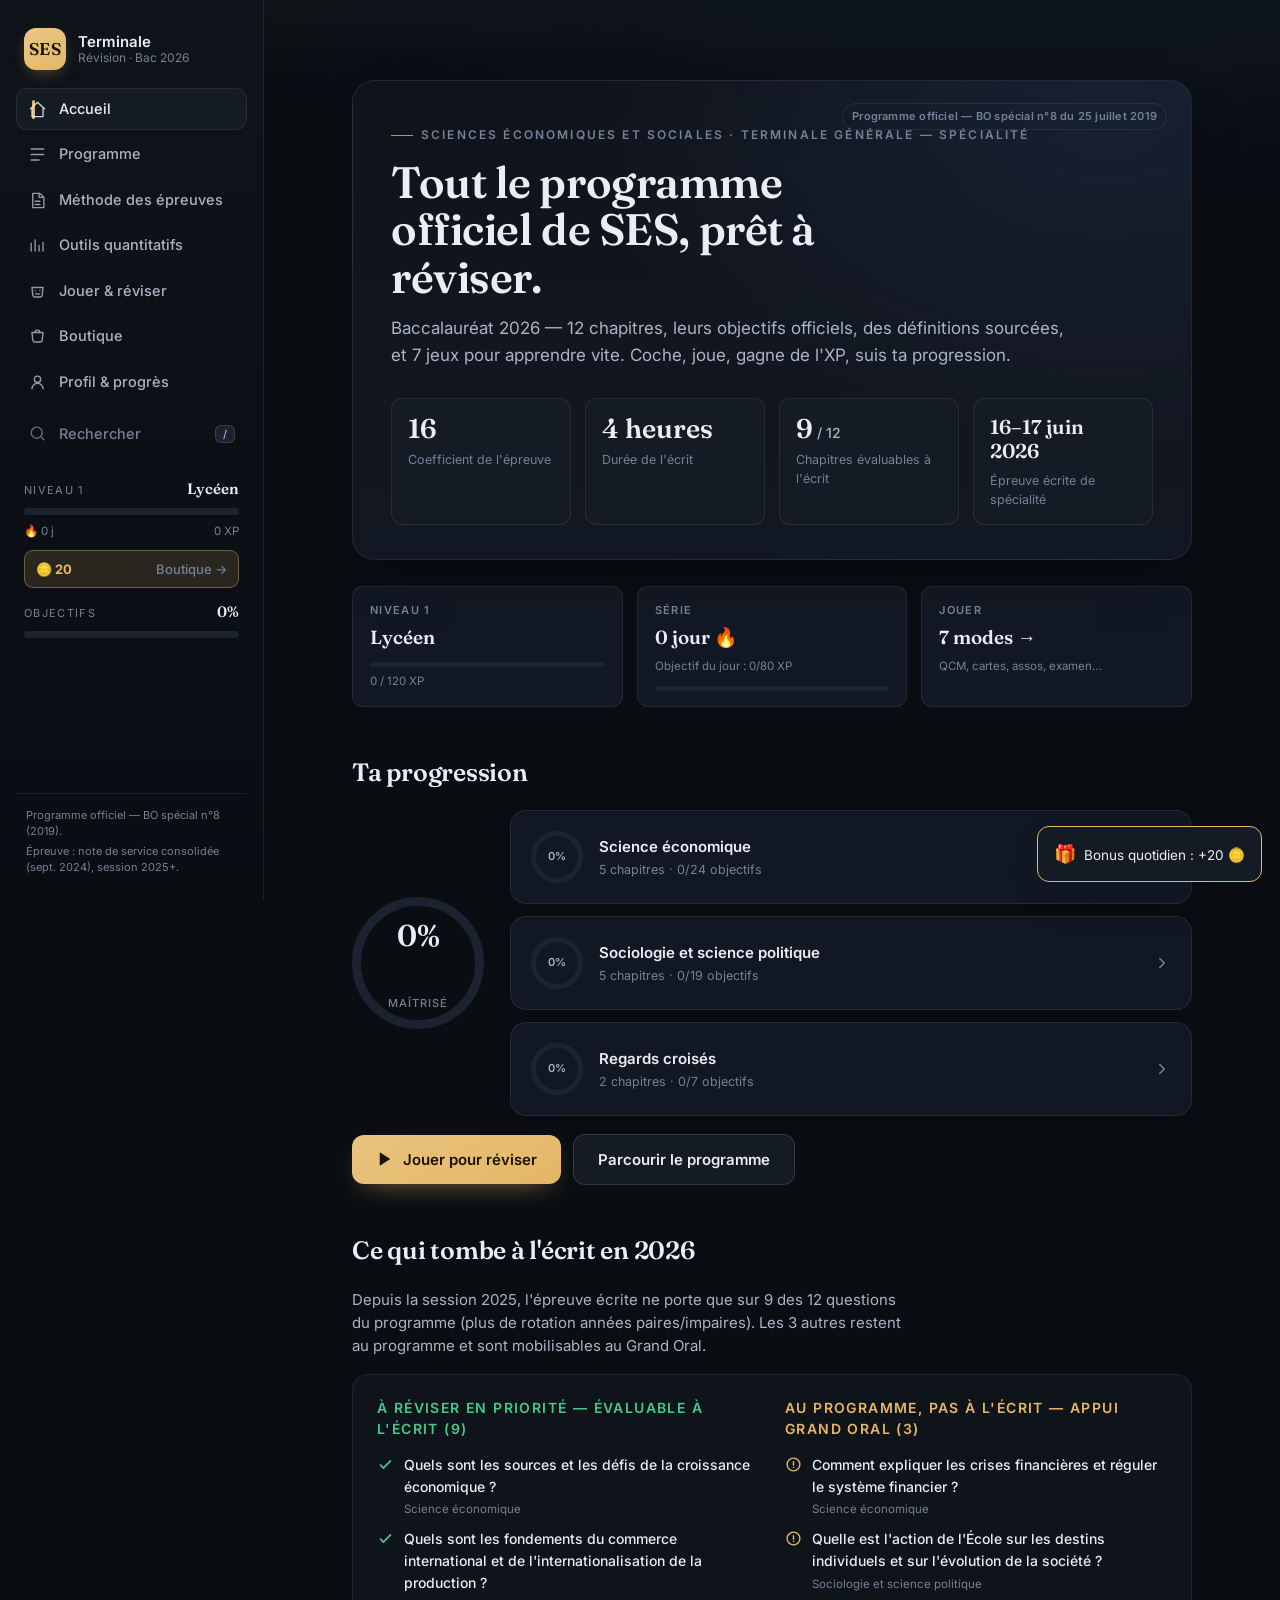
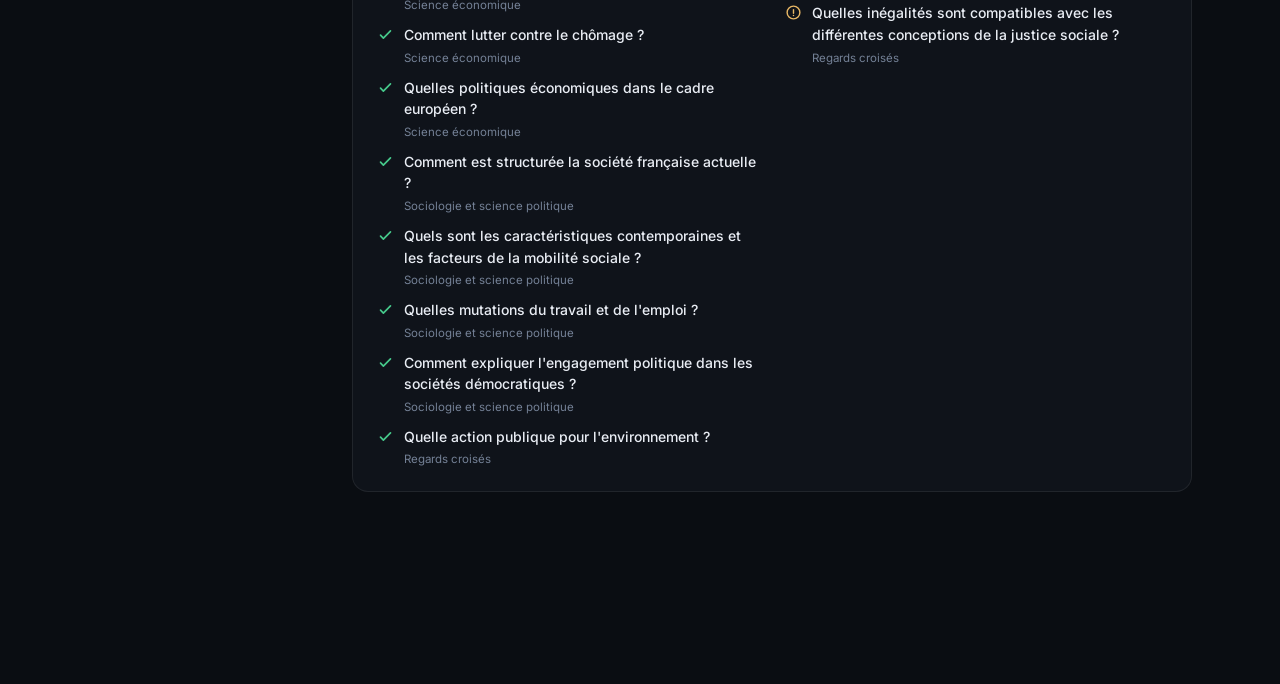
==== index.html @ ac2fbe99 "Cours résumé (fiche express) en tête de L'essentiel de chaque chapitre" ====
<!DOCTYPE html>
<html lang="fr">
<head>
  <meta charset="utf-8" />
  <meta name="viewport" content="width=device-width, initial-scale=1, viewport-fit=cover" />
  <title>SES Terminale — Révision Bac 2026</title>
  <meta name="description" content="Révision complète du programme officiel de SES Terminale (Bac 2026) : 12 chapitres, objectifs d'apprentissage, méthode des épreuves, savoir-faire quantitatifs, fiches et quiz." />
  <meta name="color-scheme" content="dark" />
  <meta name="theme-color" content="#1a1206" />
  <meta name="apple-mobile-web-app-capable" content="yes" />
  <meta name="apple-mobile-web-app-status-bar-style" content="black-translucent" />
  <meta name="apple-mobile-web-app-title" content="SES Bac" />
  <link rel="icon" type="image/png" href="favicon.png" />
  <link rel="apple-touch-icon" href="favicon.png" />
  <link rel="manifest" href="manifest.webmanifest" />
  <link rel="preconnect" href="https://fonts.googleapis.com" />
  <link rel="preconnect" href="https://fonts.gstatic.com" crossorigin />
  <link href="https://fonts.googleapis.com/css2?family=Fraunces:opsz,wght@9..144,400;9..144,500;9..144,600;9..144,700&family=Inter:wght@400;500;600;700&display=swap" rel="stylesheet" />
  <link rel="stylesheet" href="styles.css" />
</head>
<body>
  <!-- Mobile top bar -->
  <header class="topbar" id="topbar">
    <button class="icon-btn" id="menu-btn" aria-label="Ouvrir le menu">
      <svg viewBox="0 0 24 24" width="22" height="22" aria-hidden="true"><path d="M3 6h18M3 12h18M3 18h18" fill="none" stroke="currentColor" stroke-width="2" stroke-linecap="round"/></svg>
    </button>
    <a href="#/" class="topbar-brand">SES <span>·</span> Bac 2026</a>
    <button class="icon-btn" id="search-btn-m" aria-label="Rechercher">
      <svg viewBox="0 0 24 24" width="20" height="20" aria-hidden="true"><circle cx="11" cy="11" r="7" fill="none" stroke="currentColor" stroke-width="2"/><path d="m20 20-3.2-3.2" stroke="currentColor" stroke-width="2" stroke-linecap="round"/></svg>
    </button>
  </header>

  <!-- Sidebar -->
  <aside class="sidebar" id="sidebar">
    <a href="#/" class="brand" data-close>
      <span class="brand-mark">SES</span>
      <span class="brand-text">
        <strong>Terminale</strong>
        <em>Révision · Bac 2026</em>
      </span>
    </a>

    <nav class="nav" id="nav">
      <a href="#/" data-route="/" data-close>
        <svg viewBox="0 0 24 24" aria-hidden="true"><path d="M3 11l9-8 9 8M5 9.5V21h14V9.5" fill="none" stroke="currentColor" stroke-width="1.7" stroke-linecap="round" stroke-linejoin="round"/></svg>
        Accueil
      </a>
      <a href="#/programme" data-route="/programme" data-close>
        <svg viewBox="0 0 24 24" aria-hidden="true"><path d="M4 5h16M4 12h16M4 19h10" fill="none" stroke="currentColor" stroke-width="1.7" stroke-linecap="round"/></svg>
        Programme
      </a>
      <a href="#/methode" data-route="/methode" data-close>
        <svg viewBox="0 0 24 24" aria-hidden="true"><path d="M6 3h9l5 5v13H6z" fill="none" stroke="currentColor" stroke-width="1.7" stroke-linejoin="round"/><path d="M14 3v5h5M9 13h6M9 17h6" fill="none" stroke="currentColor" stroke-width="1.7" stroke-linecap="round"/></svg>
        Méthode des épreuves
      </a>
      <a href="#/outils" data-route="/outils" data-close>
        <svg viewBox="0 0 24 24" aria-hidden="true"><path d="M4 19V9m5 10V5m5 14v-7m5 7V8" fill="none" stroke="currentColor" stroke-width="1.7" stroke-linecap="round"/></svg>
        Outils quantitatifs
      </a>
      <a href="#/jouer" data-route="/jouer" data-close>
        <svg viewBox="0 0 24 24" aria-hidden="true"><path d="M5 7h14l-1 9a3 3 0 0 1-3 3H9a3 3 0 0 1-3-3z" fill="none" stroke="currentColor" stroke-width="1.7" stroke-linejoin="round"/><path d="M9 11h.01M15 11h.01M9.5 15h5" fill="none" stroke="currentColor" stroke-width="1.7" stroke-linecap="round"/></svg>
        Jouer &amp; réviser
      </a>
      <a href="#/boutique" data-route="/boutique" data-close>
        <svg viewBox="0 0 24 24" aria-hidden="true"><path d="M5 7h14l-1 9a3 3 0 0 1-3 3H9a3 3 0 0 1-3-3z" fill="none" stroke="currentColor" stroke-width="1.7" stroke-linejoin="round"/><path d="M9 7a3 3 0 0 1 6 0" fill="none" stroke="currentColor" stroke-width="1.7"/></svg>
        Boutique
      </a>
      <a href="#/profil" data-route="/profil" data-close>
        <svg viewBox="0 0 24 24" aria-hidden="true"><path d="M12 12a4 4 0 1 0 0-8 4 4 0 0 0 0 8zM5 20a7 7 0 0 1 14 0" fill="none" stroke="currentColor" stroke-width="1.7" stroke-linecap="round"/></svg>
        Profil &amp; progrès
      </a>
      <button class="nav-search" id="search-btn" data-close>
        <svg viewBox="0 0 24 24" aria-hidden="true"><circle cx="11" cy="11" r="7" fill="none" stroke="currentColor" stroke-width="1.7"/><path d="m20 20-3.2-3.2" stroke="currentColor" stroke-width="1.7" stroke-linecap="round"/></svg>
        Rechercher<kbd>/</kbd>
      </button>
    </nav>

    <div class="sidebar-progress" id="sidebar-progress" aria-hidden="true"></div>

    <div class="sidebar-foot">
      <p>Programme officiel — BO spécial n°8 (2019).</p>
      <p>Épreuve : note de service consolidée (sept. 2024), session 2025+.</p>
    </div>
  </aside>

  <div class="scrim" id="scrim" hidden></div>

  <!-- Main view -->
  <main class="main" id="main">
    <div id="view" class="view"></div>
  </main>

  <!-- Search overlay -->
  <div class="search-overlay" id="search-overlay" hidden>
    <div class="search-panel" role="dialog" aria-modal="true" aria-label="Recherche">
      <div class="search-input-wrap">
        <svg viewBox="0 0 24 24" width="20" height="20" aria-hidden="true"><circle cx="11" cy="11" r="7" fill="none" stroke="currentColor" stroke-width="2"/><path d="m20 20-3.2-3.2" stroke="currentColor" stroke-width="2" stroke-linecap="round"/></svg>
        <input type="search" id="search-input" placeholder="Chercher un chapitre, un objectif, une notion…" autocomplete="off" spellcheck="false" />
        <button class="icon-btn" id="search-close" aria-label="Fermer">
          <svg viewBox="0 0 24 24" width="20" height="20" aria-hidden="true"><path d="M6 6l12 12M18 6L6 18" stroke="currentColor" stroke-width="2" stroke-linecap="round"/></svg>
        </button>
      </div>
      <div class="search-results" id="search-results"></div>
    </div>
  </div>

  <script src="data.js"></script>
  <script src="content.js"></script>
  <script src="resume.js"></script>
  <script src="quiz.js"></script>
  <script src="quiz2.js"></script>
  <script src="quiz3.js"></script>
  <script src="quiz4.js"></script>
  <script src="app.js"></script>
</body>
</html>
---- styles.css ----
/* =====================================================================
   SES Terminale — Révision Bac 2026 · Feuille de style
   Esthétique : sombre, éditoriale, premium.
   ===================================================================== */

:root {
  /* Base neutre */
  --bg:        #0a0d12;
  --bg-1:      #0f131a;
  --bg-2:      #151b24;
  --bg-3:      #1b2330;
  --bg-card:   #121823;
  --line:      rgba(255,255,255,.075);
  --line-2:    rgba(255,255,255,.13);

  --text:      #e9edf4;
  --text-2:    #aab4c4;
  --text-3:    #748196;

  /* Or — accent de marque */
  --gold:      #e4b765;
  --gold-soft: rgba(228,183,101,.14);

  /* Accents par champ */
  --eco:       #5b9dff;
  --eco-soft:  rgba(91,157,255,.13);
  --socio:     #b08bff;
  --socio-soft:rgba(176,139,255,.13);
  --rc:        #34d6b6;
  --rc-soft:   rgba(52,214,182,.12);

  --ok:        #46c98b;
  --warn:      #e7b765;

  --radius:    16px;
  --radius-s:  11px;
  --shadow:    0 18px 50px -24px rgba(0,0,0,.8);
  --shadow-sm: 0 8px 24px -16px rgba(0,0,0,.7);

  --sans: "Inter", system-ui, -apple-system, "Segoe UI", Roboto, Helvetica, Arial, sans-serif;
  --serif:"Fraunces", "Iowan Old Style", Georgia, "Times New Roman", serif;

  --sidebar-w: 264px;
}

/* part-accent helper applied on containers */
[data-accent="eco"]   { --accent: var(--eco);   --accent-soft: var(--eco-soft); }
[data-accent="socio"] { --accent: var(--socio); --accent-soft: var(--socio-soft); }
[data-accent="rc"]    { --accent: var(--rc);    --accent-soft: var(--rc-soft); }
:root, [data-accent="gold"] { --accent: var(--gold); --accent-soft: var(--gold-soft); }

* { box-sizing: border-box; }
html { -webkit-text-size-adjust: 100%; }
body {
  margin: 0;
  font-family: var(--sans);
  background: var(--bg);
  color: var(--text);
  line-height: 1.55;
  font-size: 15.5px;
  -webkit-font-smoothing: antialiased;
  text-rendering: optimizeLegibility;
}
body::before {
  /* halo subtil en haut */
  content: "";
  position: fixed; inset: 0 0 auto 0; height: 60vh;
  background:
    radial-gradient(120% 80% at 80% -10%, rgba(91,157,255,.08), transparent 60%),
    radial-gradient(100% 70% at 10% -20%, rgba(228,183,101,.06), transparent 55%);
  pointer-events: none; z-index: 0;
}

a { color: inherit; text-decoration: none; }
button { font-family: inherit; cursor: pointer; }
:focus-visible { outline: 2px solid var(--gold); outline-offset: 2px; border-radius: 6px; }
::selection { background: rgba(228,183,101,.28); }

/* ---------- Scrollbar ---------- */
* { scrollbar-width: thin; scrollbar-color: var(--bg-3) transparent; }
*::-webkit-scrollbar { width: 10px; height: 10px; }
*::-webkit-scrollbar-thumb { background: var(--bg-3); border-radius: 20px; border: 2px solid var(--bg); }

/* ============================ SIDEBAR ============================ */
.sidebar {
  position: fixed; top: 0; left: 0; bottom: 0; width: var(--sidebar-w);
  background: linear-gradient(180deg, var(--bg-1), var(--bg));
  border-right: 1px solid var(--line);
  display: flex; flex-direction: column;
  padding: 22px 16px 16px;
  z-index: 40;
}
.brand { display: flex; align-items: center; gap: 12px; padding: 6px 8px 18px; }
.brand-mark {
  font-family: var(--serif); font-weight: 600; font-size: 17px; letter-spacing: .02em;
  width: 42px; height: 42px; display: grid; place-items: center;
  color: #1a1206;
  background: linear-gradient(150deg, #f0cd86, var(--gold));
  border-radius: 12px; box-shadow: 0 6px 18px -8px rgba(228,183,101,.6);
}
.brand-text { display: flex; flex-direction: column; line-height: 1.2; }
.brand-text strong { font-size: 15px; font-weight: 600; letter-spacing: .01em; }
.brand-text em { font-style: normal; font-size: 12px; color: var(--text-3); }

.nav { display: flex; flex-direction: column; gap: 3px; }
.nav a, .nav-search {
  display: flex; align-items: center; gap: 12px;
  padding: 10px 12px; border-radius: 11px;
  color: var(--text-2); font-size: 14.5px; font-weight: 500;
  background: none; border: 0; width: 100%; text-align: left;
  transition: background .16s, color .16s;
}
.nav a svg, .nav-search svg { width: 19px; height: 19px; flex: none; opacity: .85; }
.nav a:hover, .nav-search:hover { background: var(--bg-2); color: var(--text); }
.nav a.active { background: var(--bg-2); color: var(--text); box-shadow: inset 0 0 0 1px var(--line); }
.nav a.active::before {
  content: ""; position: absolute; left: 16px; width: 3px; height: 19px;
  background: var(--gold); border-radius: 4px; margin-top: 1px;
}
.nav a { position: relative; }
.nav-search { margin-top: 8px; color: var(--text-3); }
.nav-search kbd {
  margin-left: auto; font-family: var(--sans); font-size: 11px;
  background: var(--bg-3); border: 1px solid var(--line-2); border-radius: 6px;
  padding: 1px 7px; color: var(--text-2);
}

.sidebar-progress { margin-top: 20px; }
.sidebar-foot { margin-top: auto; padding: 14px 10px 4px; border-top: 1px solid var(--line); }
.sidebar-foot p { margin: 0 0 4px; font-size: 11px; color: var(--text-3); line-height: 1.45; }

/* mini progress block in sidebar */
.mini-prog { padding: 4px 8px; }
.mini-prog-top { display: flex; justify-content: space-between; align-items: baseline; margin-bottom: 7px; }
.mini-prog-top span { font-size: 11px; text-transform: uppercase; letter-spacing: .12em; color: var(--text-3); }
.mini-prog-top b { font-family: var(--serif); font-size: 15px; font-weight: 600; color: var(--text); }
.bar { height: 7px; border-radius: 20px; background: var(--bg-3); overflow: hidden; }
.bar > i { display: block; height: 100%; border-radius: 20px; background: linear-gradient(90deg, var(--gold), #f2d499); transition: width .5s cubic-bezier(.4,1,.4,1); }

/* ============================ TOPBAR (mobile) ============================ */
.topbar {
  display: none;
  position: sticky; top: 0; z-index: 35;
  align-items: center; gap: 10px;
  padding: 10px 12px; padding-top: max(10px, env(safe-area-inset-top));
  background: rgba(10,13,18,.82); backdrop-filter: blur(14px);
  border-bottom: 1px solid var(--line);
}
.topbar-brand { font-family: var(--serif); font-weight: 600; font-size: 16px; margin: 0 auto 0 4px; }
.topbar-brand span { color: var(--gold); }
.icon-btn {
  display: grid; place-items: center; width: 40px; height: 40px;
  background: none; border: 1px solid transparent; border-radius: 10px; color: var(--text-2);
}
.icon-btn:hover { background: var(--bg-2); color: var(--text); }

.scrim { position: fixed; inset: 0; background: rgba(0,0,0,.55); z-index: 38; backdrop-filter: blur(2px); }

/* ============================ MAIN ============================ */
.main { margin-left: var(--sidebar-w); position: relative; z-index: 1; min-height: 100vh; }
.view { max-width: 1080px; margin: 0 auto; padding: 40px 44px 96px; }
.view.fade { animation: fade .32s ease; }
@keyframes fade { from { opacity: 0; transform: translateY(8px); } to { opacity: 1; transform: none; } }

/* eyebrow + headings */
.eyebrow {
  display: inline-flex; align-items: center; gap: 8px;
  font-size: 12px; text-transform: uppercase; letter-spacing: .18em;
  color: var(--text-3); font-weight: 600; margin: 0 0 14px;
}
.eyebrow::before { content: ""; width: 22px; height: 1px; background: var(--accent, var(--gold)); opacity: .8; }
h1.display { font-family: var(--serif); font-weight: 600; font-size: clamp(28px, 4.4vw, 44px); line-height: 1.08; letter-spacing: -.01em; margin: 0 0 14px; }
h2.section { font-family: var(--serif); font-weight: 600; font-size: 25px; letter-spacing: -.01em; margin: 46px 0 18px; }
.lead { font-size: 17px; color: var(--text-2); max-width: 62ch; margin: 0 0 8px; }
.muted { color: var(--text-3); }

/* ---------- HERO (accueil) ---------- */
.hero {
  position: relative; overflow: hidden;
  border: 1px solid var(--line); border-radius: 22px;
  background:
    radial-gradient(120% 140% at 90% 0%, rgba(91,157,255,.10), transparent 55%),
    linear-gradient(180deg, var(--bg-1), var(--bg-card));
  padding: 38px 38px 34px; box-shadow: var(--shadow);
}
.hero .badge-src { position: absolute; top: 22px; right: 24px; }
.hero h1 { max-width: 18ch; }
.hero .lead { margin-top: 6px; }

.facts { display: grid; grid-template-columns: repeat(4, 1fr); gap: 14px; margin-top: 30px; }
.fact {
  background: var(--bg-2); border: 1px solid var(--line); border-radius: var(--radius-s);
  padding: 16px 16px 14px;
}
.fact .k { font-family: var(--serif); font-size: 27px; font-weight: 600; line-height: 1; color: var(--text); }
.fact .l { font-size: 12.5px; color: var(--text-3); margin-top: 8px; }
.fact .k small { font-size: 14px; color: var(--text-2); font-family: var(--sans); font-weight: 500; }

/* ---------- generic cards ---------- */
.grid { display: grid; gap: 16px; }
.cols-2 { grid-template-columns: repeat(2, 1fr); }
.cols-3 { grid-template-columns: repeat(3, 1fr); }

.card {
  background: var(--bg-card); border: 1px solid var(--line);
  border-radius: var(--radius); padding: 20px; box-shadow: var(--shadow-sm);
  transition: transform .18s ease, border-color .18s ease, background .18s;
}
a.card:hover { transform: translateY(-3px); border-color: var(--line-2); }

/* part block on /programme */
.part { margin-top: 14px; }
.part-head { display: flex; align-items: center; gap: 12px; margin: 40px 0 16px; }
.part-dot { width: 11px; height: 11px; border-radius: 50%; background: var(--accent); box-shadow: 0 0 0 4px var(--accent-soft); }
.part-head h2 { font-family: var(--serif); font-size: 22px; font-weight: 600; margin: 0; }
.part-head .count { margin-left: auto; font-size: 12.5px; color: var(--text-3); }

/* chapter card */
.chap {
  display: flex; flex-direction: column; gap: 12px; position: relative;
  border-left: 3px solid var(--accent);
}
.chap .num {
  font-family: var(--serif); font-size: 13px; font-weight: 600;
  color: var(--accent); letter-spacing: .04em;
}
.chap .title { font-size: 16.5px; font-weight: 600; line-height: 1.32; color: var(--text); }
.chap .meta { display: flex; align-items: center; gap: 10px; margin-top: auto; flex-wrap: wrap; }
.chap .ring { margin-left: auto; }

/* badges */
.badge {
  display: inline-flex; align-items: center; gap: 6px;
  font-size: 11.5px; font-weight: 600; letter-spacing: .02em;
  padding: 4px 9px; border-radius: 20px; border: 1px solid var(--line-2);
  color: var(--text-2); white-space: nowrap;
}
.badge.ok    { color: #8ce0b8; background: rgba(70,201,139,.10); border-color: rgba(70,201,139,.3); }
.badge.oral  { color: #f0cd90; background: rgba(231,183,101,.10); border-color: rgba(231,183,101,.32); }
.badge.dot::before { content: ""; width: 6px; height: 6px; border-radius: 50%; background: currentColor; }
.badge-src { font-size: 11px; color: var(--text-3); border-color: var(--line); white-space: normal; line-height: 1.5; max-width: 100%; }

/* progress ring (SVG) */
.ring { position: relative; width: 44px; height: 44px; flex: none; }
.ring svg { transform: rotate(-90deg); }
.ring .track { stroke: var(--bg-3); }
.ring .fill { stroke: var(--accent); stroke-linecap: round; transition: stroke-dashoffset .6s cubic-bezier(.4,1,.4,1); }
.ring .val { position: absolute; inset: 0; display: grid; place-items: center; font-size: 11px; font-weight: 600; color: var(--text-2); }
.ring.lg { width: 132px; height: 132px; }
.ring.lg .val { font-family: var(--serif); font-size: 30px; color: var(--text); }
.ring.lg .val small { display: block; font-family: var(--sans); font-size: 11px; color: var(--text-3); font-weight: 500; letter-spacing: .1em; text-transform: uppercase; margin-top: 2px; }

/* callout */
.callout {
  border: 1px solid var(--line); border-radius: var(--radius);
  padding: 22px 24px; background: var(--bg-1);
}
.callout h3 { margin: 0 0 14px; font-size: 14px; text-transform: uppercase; letter-spacing: .1em; color: var(--text-3); font-weight: 600; }
.eval-cols { display: grid; grid-template-columns: 1fr 1fr; gap: 26px; }
.eval-list { list-style: none; margin: 0; padding: 0; display: flex; flex-direction: column; gap: 9px; }
.eval-list li { display: flex; align-items: flex-start; gap: 10px; font-size: 14px; color: var(--text-2); }
.eval-list li b { color: var(--text); font-weight: 500; }
.tick { flex: none; margin-top: 2px; width: 17px; height: 17px; }
.tick.ok   { color: var(--ok); }
.tick.oral { color: var(--warn); }
.eval-list .field { font-size: 11.5px; color: var(--text-3); }

/* ============================ CHAPTER DETAIL ============================ */
.detail-top { display: flex; align-items: flex-start; gap: 20px; flex-wrap: wrap; }
.detail-top .ring.lg { flex: none; }
.back {
  display: inline-flex; align-items: center; gap: 7px; font-size: 13.5px;
  color: var(--text-3); margin-bottom: 22px; font-weight: 500;
}
.back:hover { color: var(--text); }
.back svg { width: 16px; height: 16px; }

.detail-head h1 { font-family: var(--serif); font-weight: 600; font-size: clamp(24px, 3.4vw, 33px); line-height: 1.14; margin: 12px 0 14px; }
.chap-tags { display: flex; align-items: center; gap: 10px; flex-wrap: wrap; }

.obj-head { display: flex; align-items: baseline; gap: 12px; margin: 40px 0 6px; }
.obj-head h2 { font-family: var(--serif); font-size: 21px; font-weight: 600; margin: 0; }
.obj-head .official { font-size: 11px; letter-spacing: .12em; text-transform: uppercase; color: var(--accent); font-weight: 600; }
.obj-sub { color: var(--text-3); font-size: 13.5px; margin: 0 0 18px; }

/* checkable objective */
.obj-list { list-style: none; margin: 0; padding: 0; display: flex; flex-direction: column; gap: 10px; }
.obj {
  display: flex; gap: 14px; align-items: flex-start;
  background: var(--bg-card); border: 1px solid var(--line);
  border-radius: var(--radius-s); padding: 15px 17px;
  transition: border-color .16s, background .16s;
}
.obj:hover { border-color: var(--line-2); }
.obj.done { background: linear-gradient(90deg, var(--accent-soft), transparent 70%); border-color: color-mix(in srgb, var(--accent) 36%, transparent); }
.obj .chk {
  flex: none; width: 24px; height: 24px; border-radius: 7px; margin-top: 1px;
  border: 1.7px solid var(--line-2); background: var(--bg-3);
  display: grid; place-items: center; color: transparent;
  transition: all .16s;
}
.obj.done .chk { background: var(--accent); border-color: var(--accent); color: #07101c; }
.obj .chk svg { width: 15px; height: 15px; }
.obj .body { flex: 1; }
.obj .otext { font-size: 14.5px; color: var(--text); line-height: 1.5; }
.obj.done .otext { color: var(--text-2); }
.obj .subs { list-style: none; margin: 10px 0 0; padding: 0 0 0 4px; display: flex; flex-direction: column; gap: 8px; }
.obj .subs li { position: relative; padding-left: 18px; font-size: 13.5px; color: var(--text-2); }
.obj .subs li::before { content: ""; position: absolute; left: 2px; top: 9px; width: 6px; height: 6px; border-radius: 50%; background: var(--accent); opacity: .6; }
.obj .otext small { color: var(--text-3); }

/* notions */
.notion-grid { display: grid; grid-template-columns: 1fr 1fr; gap: 12px; }
.notion {
  background: var(--bg-1); border: 1px solid var(--line); border-radius: var(--radius-s);
  padding: 15px 16px;
}
.notion .t { font-weight: 600; font-size: 14.5px; color: var(--text); margin-bottom: 5px; }
.notion .d { font-size: 13.5px; color: var(--text-2); line-height: 1.5; }

.aide-tag {
  font-size: 11px; letter-spacing: .1em; text-transform: uppercase; font-weight: 600;
  color: var(--text-3); border: 1px dashed var(--line-2); border-radius: 20px; padding: 3px 9px;
}

.chap-nav { display: flex; justify-content: space-between; gap: 14px; margin-top: 50px; }
.chap-nav a { flex: 1; padding: 16px 18px; border: 1px solid var(--line); border-radius: var(--radius-s); background: var(--bg-card); transition: border-color .16s, transform .16s; }
.chap-nav a:hover { border-color: var(--line-2); transform: translateY(-2px); }
.chap-nav a.next { text-align: right; }
.chap-nav .dir { font-size: 11px; text-transform: uppercase; letter-spacing: .12em; color: var(--text-3); }
.chap-nav .lab { font-size: 13.5px; color: var(--text); margin-top: 4px; display: block; line-height: 1.35; }
.chap-nav .empty { visibility: hidden; }

/* ============================ MÉTHODE ============================ */
.method-card { padding: 26px; }
.method-card h3 { font-family: var(--serif); font-size: 20px; font-weight: 600; margin: 0 0 4px; }
.parts-epreuve { display: flex; flex-direction: column; gap: 12px; margin-top: 16px; }
.epr-part { display: flex; gap: 16px; align-items: flex-start; background: var(--bg-1); border: 1px solid var(--line); border-radius: var(--radius-s); padding: 16px 18px; }
.epr-part .pts { flex: none; font-family: var(--serif); font-weight: 600; font-size: 16px; color: #07101c; background: linear-gradient(150deg,#f0cd86,var(--gold)); border-radius: 10px; padding: 8px 11px; min-width: 58px; text-align: center; line-height: 1.05; }
.epr-part .pts small { display: block; font-family: var(--sans); font-size: 10px; font-weight: 600; opacity: .7; }
.epr-part .pt-body strong { display: block; font-size: 14.5px; margin-bottom: 4px; }
.epr-part .pt-body p { margin: 0; font-size: 13.5px; color: var(--text-2); }
.attendus { list-style: none; margin: 14px 0 0; padding: 0; display: flex; flex-direction: column; gap: 9px; }
.attendus li { display: flex; gap: 11px; font-size: 14px; color: var(--text-2); }
.attendus li svg { flex: none; width: 17px; height: 17px; color: var(--gold); margin-top: 2px; }
.info-line { font-size: 13px; color: var(--text-3); margin-top: 14px; padding-top: 14px; border-top: 1px solid var(--line); }

/* ============================ OUTILS QUANTITATIFS ============================ */
.tool { background: var(--bg-card); border: 1px solid var(--line); border-radius: var(--radius-s); padding: 17px 18px; }
.tool .t { font-weight: 600; font-size: 14.5px; margin-bottom: 8px; color: var(--text); }
.tool .f { font-family: "Fraunces", Georgia, serif; font-size: 14px; color: var(--text); background: var(--bg-3); border: 1px solid var(--line); border-radius: 9px; padding: 9px 12px; line-height: 1.5; }
.tool .n { font-size: 12.5px; color: var(--text-3); margin-top: 9px; line-height: 1.45; }

/* ============================ RÉVISER (quiz) ============================ */
.reviser-setup { max-width: 720px; }
.opt-group { margin-bottom: 22px; }
.opt-group > label { display: block; font-size: 12px; text-transform: uppercase; letter-spacing: .12em; color: var(--text-3); font-weight: 600; margin-bottom: 10px; }
.chips { display: flex; flex-wrap: wrap; gap: 9px; }
.chip {
  padding: 9px 15px; border-radius: 11px; border: 1px solid var(--line-2);
  background: var(--bg-2); color: var(--text-2); font-size: 14px; font-weight: 500;
  transition: all .15s;
}
.chip:hover { color: var(--text); border-color: var(--text-3); }
.chip.sel { background: var(--gold); color: #1a1206; border-color: var(--gold); }
.btn {
  display: inline-flex; align-items: center; gap: 9px; justify-content: center;
  padding: 13px 24px; border-radius: 12px; border: 0; font-size: 15px; font-weight: 600;
  background: linear-gradient(150deg, #f0cd86, var(--gold)); color: #1a1206;
  box-shadow: 0 10px 28px -14px rgba(228,183,101,.7); transition: transform .15s, filter .15s;
}
.btn:hover { transform: translateY(-2px); filter: brightness(1.04); }
.btn.ghost { background: var(--bg-2); color: var(--text); border: 1px solid var(--line-2); box-shadow: none; }
.btn.ghost:hover { border-color: var(--text-3); }
.btn[disabled] { opacity: .45; pointer-events: none; }

/* flashcard player */
.player { max-width: 640px; margin: 0 auto; }
.player-top { display: flex; align-items: center; justify-content: space-between; margin-bottom: 18px; }
.player-top .count { font-size: 13px; color: var(--text-3); font-variant-numeric: tabular-nums; }
.player .bar { width: 200px; }

.flash {
  perspective: 1600px; height: 340px; margin-bottom: 22px; cursor: pointer;
}
.flash-inner { position: relative; width: 100%; height: 100%; transition: transform .55s cubic-bezier(.4,.5,.2,1); transform-style: preserve-3d; }
.flash.flip .flash-inner { transform: rotateY(180deg); }
.flash-face {
  position: absolute; inset: 0; backface-visibility: hidden;
  display: flex; flex-direction: column; justify-content: center; align-items: center; text-align: center;
  border: 1px solid var(--line); border-radius: 20px; padding: 34px;
  background: linear-gradient(180deg, var(--bg-card), var(--bg-1)); box-shadow: var(--shadow);
}
.flash-face .tagline { font-size: 11px; text-transform: uppercase; letter-spacing: .16em; color: var(--text-3); margin-bottom: 16px; }
.flash-front .q { font-family: var(--serif); font-size: 24px; font-weight: 600; line-height: 1.25; color: var(--text); }
.flash-front .hint { margin-top: 22px; font-size: 12.5px; color: var(--text-3); }
.flash-back { transform: rotateY(180deg); background: linear-gradient(180deg, var(--bg-2), var(--bg-1)); }
.flash-back .a { font-size: 16px; color: var(--text); line-height: 1.55; max-width: 46ch; }
.flash-back .a.small { font-size: 14.5px; }
.flash-face .ctx { font-size: 12px; color: var(--accent, var(--gold)); margin-top: 18px; font-weight: 600; }

.player-actions { display: flex; gap: 12px; }
.player-actions .btn { flex: 1; }
.btn.again { background: var(--bg-2); color: #f0b6a0; border: 1px solid rgba(231,120,90,.4); box-shadow: none; }
.btn.know  { background: var(--bg-2); color: #8ce0b8; border: 1px solid rgba(70,201,139,.4); box-shadow: none; }
.btn.again:hover { border-color: #e7785a; }
.btn.know:hover { border-color: var(--ok); }
.flash-reveal-hint { text-align: center; font-size: 13px; color: var(--text-3); margin-top: 4px; }

.result-card { text-align: center; max-width: 460px; margin: 30px auto; padding: 38px; }
.result-card h2 { font-family: var(--serif); font-size: 26px; margin: 18px 0 8px; }
.result-card p { color: var(--text-2); margin: 0 0 22px; }
.result-actions { display: flex; gap: 12px; justify-content: center; }

/* objectives self-check mode */
.selfcheck { display: flex; flex-direction: column; gap: 12px; max-width: 760px; }
.sc-item { background: var(--bg-card); border: 1px solid var(--line); border-radius: var(--radius-s); padding: 18px 20px; }
.sc-item .chap-ref { font-size: 11.5px; color: var(--accent); font-weight: 600; letter-spacing: .04em; text-transform: uppercase; margin-bottom: 8px; }
.sc-item .txt { font-size: 15px; color: var(--text); line-height: 1.5; }
.sc-item .acts { display: flex; gap: 10px; margin-top: 14px; }
.sc-item .acts button { flex: 1; padding: 9px; border-radius: 9px; font-size: 13.5px; font-weight: 600; border: 1px solid var(--line-2); background: var(--bg-2); color: var(--text-2); }
.sc-item.knew { border-color: rgba(70,201,139,.4); }
.sc-item.review { border-color: rgba(231,183,101,.4); }

/* ============================ SEARCH OVERLAY ============================ */
.search-overlay { position: fixed; inset: 0; z-index: 60; background: rgba(6,8,12,.72); backdrop-filter: blur(8px); display: flex; align-items: flex-start; justify-content: center; padding: 12vh 16px 16px; }
.search-overlay[hidden] { display: none; }
.search-panel { width: 100%; max-width: 640px; background: var(--bg-1); border: 1px solid var(--line-2); border-radius: 18px; box-shadow: var(--shadow); overflow: hidden; }
.search-input-wrap { display: flex; align-items: center; gap: 12px; padding: 16px 18px; border-bottom: 1px solid var(--line); color: var(--text-3); }
.search-input-wrap input { flex: 1; background: none; border: 0; color: var(--text); font-size: 16px; outline: none; font-family: inherit; }
.search-results { max-height: 56vh; overflow-y: auto; padding: 8px; }
.sr-group-title { font-size: 11px; text-transform: uppercase; letter-spacing: .12em; color: var(--text-3); padding: 12px 12px 6px; font-weight: 600; }
.sr-item { display: block; padding: 11px 12px; border-radius: 10px; }
.sr-item:hover, .sr-item.cursor { background: var(--bg-2); }
.sr-item .sr-t { font-size: 14.5px; color: var(--text); }
.sr-item .sr-c { font-size: 12.5px; color: var(--text-3); margin-top: 2px; }
.sr-item mark { background: rgba(228,183,101,.32); color: #fbe6c4; border-radius: 3px; padding: 0 1px; }
.sr-empty { padding: 30px; text-align: center; color: var(--text-3); font-size: 14px; }

/* reset row */
.toolbar { display: flex; align-items: center; gap: 12px; flex-wrap: wrap; margin: 8px 0 4px; }
.toggle { display: inline-flex; align-items: center; gap: 9px; font-size: 13.5px; color: var(--text-2); cursor: pointer; user-select: none; }
.toggle input { display: none; }
.toggle .sw { width: 38px; height: 22px; border-radius: 20px; background: var(--bg-3); border: 1px solid var(--line-2); position: relative; transition: background .16s; }
.toggle .sw::after { content: ""; position: absolute; top: 2px; left: 2px; width: 16px; height: 16px; border-radius: 50%; background: var(--text-3); transition: transform .16s, background .16s; }
.toggle input:checked + .sw { background: var(--gold-soft); border-color: var(--gold); }
.toggle input:checked + .sw::after { transform: translateX(16px); background: var(--gold); }
.link-btn { background: none; border: 0; color: var(--text-3); font-size: 13px; text-decoration: underline; text-underline-offset: 3px; }
.link-btn:hover { color: var(--text); }

/* ============================ RESPONSIVE ============================ */
@media (max-width: 900px) {
  .sidebar { transform: translateX(-100%); transition: transform .26s cubic-bezier(.4,0,.2,1); box-shadow: var(--shadow); }
  body.menu-open .sidebar { transform: none; }
  .topbar { display: flex; }
  .main { margin-left: 0; }
  .view { padding: 24px 18px 90px; }
  .hero { padding: 26px 22px; border-radius: 18px; }
  .hero .badge-src { position: static; display: inline-flex; margin-bottom: 14px; }
  .facts { grid-template-columns: repeat(2, 1fr); }
  .cols-2, .cols-3 { grid-template-columns: 1fr; }
  .notion-grid { grid-template-columns: 1fr; }
  .eval-cols { grid-template-columns: 1fr; gap: 20px; }
  .flash { height: 300px; }
  .player .bar { width: 120px; }
}
@media (max-width: 520px) {
  .facts { grid-template-columns: 1fr 1fr; }
  .flash-front .q { font-size: 21px; }
  .chap-nav { flex-direction: column; }
}

@media (prefers-reduced-motion: reduce) {
  *, *::before, *::after { animation-duration: .001ms !important; transition-duration: .001ms !important; }
}

/* ============================ GAMIFICATION STRIP ============================ */
.gstrip { display: grid; grid-template-columns: repeat(3, 1fr); gap: 14px; margin-top: 26px; }
.gstat { background: var(--bg-card); border: 1px solid var(--line); border-radius: var(--radius-s); padding: 15px 17px; display: flex; flex-direction: column; gap: 4px; }
.gstat .gk { font-size: 11px; text-transform: uppercase; letter-spacing: .12em; color: var(--text-3); font-weight: 600; }
.gstat .gv { font-family: var(--serif); font-size: 19px; font-weight: 600; color: var(--text); }
.gstat .gsub { font-size: 11.5px; color: var(--text-3); margin-top: 2px; }
.gstat .flame { filter: saturate(1.2); }
a.gstat.go { transition: border-color .16s, transform .16s; }
a.gstat.go:hover { border-color: var(--gold); transform: translateY(-2px); }
.bar.sm { height: 5px; margin-top: 6px; }
.bar.sm.gold2 > i { background: linear-gradient(90deg, #46c98b, #8ce0b8); }
.mini-row { display: flex; justify-content: space-between; font-size: 11.5px; color: var(--text-3); margin-top: 8px; }

/* dashboard part rows */
.prow { display: flex; align-items: center; gap: 16px; }
.prow-t { font-weight: 600; font-size: 15px; }
.prow-s { font-size: 12.5px; margin-top: 2px; }

/* ============================ CHAPTER TABS ============================ */
.tabs { display: flex; gap: 4px; margin: 26px 0 0; border-bottom: 1px solid var(--line); flex-wrap: wrap; }
.tab { background: none; border: 0; padding: 11px 16px; font-size: 14.5px; font-weight: 500; color: var(--text-3); position: relative; border-radius: 9px 9px 0 0; }
.tab:hover { color: var(--text-2); background: var(--bg-1); }
.tab.on { color: var(--text); }
.tab.on::after { content: ""; position: absolute; left: 12px; right: 12px; bottom: -1px; height: 2px; background: var(--accent, var(--gold)); border-radius: 3px; }
.tab-body { padding-top: 8px; }
.sub3 { font-family: var(--serif); font-size: 20px; font-weight: 600; margin: 18px 0 4px; display: inline-flex; align-items: center; gap: 10px; }
.cours-list { list-style: none; margin: 14px 0 0; padding: 0; display: flex; flex-direction: column; gap: 11px; }
.cours-list li { position: relative; padding-left: 22px; font-size: 15px; color: var(--text); line-height: 1.55; }
.cours-list li::before { content: ""; position: absolute; left: 0; top: 9px; width: 8px; height: 8px; border-radius: 3px; background: var(--accent, var(--gold)); }
.figs { display: flex; flex-direction: column; gap: 10px; margin-top: 12px; }
.figrow { display: flex; gap: 11px; align-items: flex-start; background: var(--bg-1); border: 1px solid var(--line); border-radius: var(--radius-s); padding: 12px 15px; font-size: 13.5px; color: var(--text-2); }
.figrow svg { color: var(--accent, var(--gold)); flex: none; margin-top: 2px; }
.src { display: inline-block; margin-top: 8px; font-size: 11.5px; color: var(--text-3); }
a.src:hover { color: var(--gold); text-decoration: underline; text-underline-offset: 2px; }
.notion.auth .t { color: var(--accent, var(--gold)); }

/* ============================ GAME HUB ============================ */
.mode-grid { display: grid; grid-template-columns: repeat(auto-fill, minmax(210px, 1fr)); gap: 13px; }
.mode-card { text-align: left; background: var(--bg-card); border: 1px solid var(--line); border-radius: var(--radius); padding: 18px; display: flex; flex-direction: column; gap: 6px; transition: transform .16s, border-color .16s, background .16s; }
.mode-card:hover { transform: translateY(-3px); border-color: var(--line-2); }
.mode-card.on { border-color: var(--gold); background: linear-gradient(180deg, var(--gold-soft), var(--bg-card)); box-shadow: 0 10px 30px -18px rgba(228,183,101,.5); }
.mode-card .mi { font-size: 26px; line-height: 1; }
.mode-card .mn { font-weight: 600; font-size: 15.5px; color: var(--text); }
.mode-card .md { font-size: 12.5px; color: var(--text-3); line-height: 1.4; }
.btn.xl { padding: 15px 30px; font-size: 16px; }

/* ============================ QUESTION CARD ============================ */
.player.wide { max-width: 860px; }
.q-card { background: var(--bg-card); border: 1px solid var(--line); border-radius: 20px; padding: 28px; box-shadow: var(--shadow); }
.q-chap { font-size: 11.5px; text-transform: uppercase; letter-spacing: .1em; color: var(--accent, var(--gold)); font-weight: 600; margin-bottom: 14px; }
.q-text { font-family: var(--serif); font-size: 22px; font-weight: 600; line-height: 1.3; color: var(--text); margin-bottom: 22px; }
.q-text.trou { font-family: var(--sans); font-size: 18px; font-weight: 500; line-height: 1.7; }
.opts { display: flex; flex-direction: column; gap: 10px; }
.opt { display: flex; align-items: center; gap: 13px; text-align: left; background: var(--bg-1); border: 1px solid var(--line-2); border-radius: 12px; padding: 14px 16px; font-size: 15px; color: var(--text); transition: border-color .15s, background .15s, transform .1s; }
.opt:hover:not([disabled]) { border-color: var(--text-3); transform: translateX(2px); }
.opt-k { flex: none; width: 26px; height: 26px; display: grid; place-items: center; border-radius: 7px; background: var(--bg-3); border: 1px solid var(--line-2); font-size: 12.5px; font-weight: 700; color: var(--text-2); }
.opt.good { border-color: var(--ok); background: rgba(70,201,139,.12); }
.opt.good .opt-k { background: var(--ok); color: #07140d; border-color: var(--ok); }
.opt.bad { border-color: #e7785a; background: rgba(231,120,90,.1); }
.opt.bad .opt-k { background: #e7785a; color: #1a0a06; border-color: #e7785a; }
.opt.picked { border-color: var(--gold); background: var(--gold-soft); }
.vf-row { display: flex; gap: 14px; }
.vf-btn { flex: 1; padding: 22px; border-radius: 14px; font-family: var(--serif); font-size: 20px; font-weight: 600; border: 1px solid var(--line-2); background: var(--bg-1); color: var(--text); transition: all .15s; }
.vf-btn.yes:hover:not([disabled]) { border-color: var(--ok); color: #8ce0b8; }
.vf-btn.no:hover:not([disabled]) { border-color: #e7785a; color: #f0a890; }
.vf-btn.good { border-color: var(--ok); background: rgba(70,201,139,.14); color: #8ce0b8; }
.vf-btn.bad { border-color: #e7785a; background: rgba(231,120,90,.12); color: #f0a890; }
.vf-btn.picked { border-color: var(--gold); background: var(--gold-soft); }
.trou-input { font-family: var(--sans); font-size: 18px; font-weight: 600; color: var(--gold); background: var(--bg-3); border: none; border-bottom: 2px solid var(--gold); border-radius: 6px 6px 0 0; padding: 2px 10px; width: 180px; outline: none; }
.trou-ans { font-weight: 700; padding: 2px 10px; border-radius: 6px; }
.trou-ans.good { color: #8ce0b8; background: rgba(70,201,139,.16); }
.trou-ans.bad { color: #f0a890; background: rgba(231,120,90,.14); }
.feedback { display: flex; flex-direction: column; gap: 5px; margin-top: 20px; padding: 15px 17px; border-radius: 12px; font-weight: 600; font-size: 14.5px; }
.feedback span { font-weight: 400; color: var(--text-2); font-size: 13.5px; line-height: 1.5; }
.feedback.ok { background: rgba(70,201,139,.1); border: 1px solid rgba(70,201,139,.3); color: #8ce0b8; }
.feedback.no { background: rgba(231,120,90,.08); border: 1px solid rgba(231,120,90,.28); color: #f0a890; }
.q-actions { margin-top: 18px; display: flex; justify-content: flex-end; }
.q-actions .btn { min-width: 120px; }
.timer { font-variant-numeric: tabular-nums; font-size: 13px; color: var(--warn); font-weight: 600; }

/* matching */
.match-help { text-align: center; color: var(--text-3); font-size: 13.5px; margin: 0 0 16px; }
.match-grid { display: grid; grid-template-columns: 1fr 1.4fr; gap: 12px; }
.m-col { display: flex; flex-direction: column; gap: 10px; }
.m-item { text-align: left; padding: 14px 16px; border-radius: 12px; border: 1px solid var(--line-2); background: var(--bg-1); color: var(--text); font-size: 14px; line-height: 1.4; transition: all .14s; }
.m-item.def { font-size: 13px; color: var(--text-2); }
.m-item:hover:not([disabled]) { border-color: var(--text-3); }
.m-item.sel { border-color: var(--gold); background: var(--gold-soft); color: var(--text); }
.m-item.done { opacity: .4; border-color: var(--ok); background: rgba(70,201,139,.08); }
.m-item.wrong { border-color: #e7785a; animation: shake .35s; }
@keyframes shake { 0%,100%{transform:translateX(0)} 25%{transform:translateX(-5px)} 75%{transform:translateX(5px)} }
.match-done { text-align: center; padding: 30px; }
.big-emoji { font-size: 52px; margin-bottom: 8px; }
.match-done h2 { font-family: var(--serif); font-size: 24px; margin: 4px 0; }

/* exam review */
.exam-review { max-width: 640px; margin: 22px auto 0; display: flex; flex-direction: column; gap: 6px; }
.er { display: flex; align-items: center; gap: 12px; background: var(--bg-card); border: 1px solid var(--line); border-radius: 10px; padding: 11px 14px; font-size: 13.5px; }
.er-i { width: 22px; height: 22px; flex: none; display: grid; place-items: center; border-radius: 6px; background: var(--bg-3); font-size: 11.5px; font-weight: 700; color: var(--text-3); }
.er-q { flex: 1; color: var(--text-2); overflow: hidden; text-overflow: ellipsis; white-space: nowrap; }
.er-v { font-weight: 700; }
.er.ok .er-v { color: var(--ok); } .er.no .er-v { color: #e7785a; }
.er.ok .er-i { color: #8ce0b8; } .er.no .er-i { color: #f0a890; }

/* ============================ PROFIL ============================ */
.lvl-row { display: flex; align-items: center; gap: 18px; }
.stat-grid { display: grid; grid-template-columns: repeat(4, 1fr); gap: 13px; margin-top: 18px; }
.stat-c { background: var(--bg-card); border: 1px solid var(--line); border-radius: var(--radius-s); padding: 16px; }
.sc-k { font-family: var(--serif); font-size: 26px; font-weight: 600; color: var(--text); line-height: 1; }
.sc-l { font-size: 12px; color: var(--text-3); margin-top: 8px; }
.badge-grid { display: grid; grid-template-columns: repeat(auto-fill, minmax(180px, 1fr)); gap: 13px; }
.badge-card { background: var(--bg-card); border: 1px solid var(--line); border-radius: var(--radius); padding: 18px; text-align: center; opacity: .55; filter: grayscale(.6); transition: all .18s; }
.badge-card.got { opacity: 1; filter: none; border-color: color-mix(in srgb, var(--gold) 40%, transparent); box-shadow: 0 10px 30px -20px rgba(228,183,101,.6); }
.b-ico { font-size: 34px; line-height: 1; margin-bottom: 8px; }
.b-name { font-weight: 600; font-size: 14.5px; color: var(--text); }
.b-desc { font-size: 12px; color: var(--text-3); margin-top: 5px; line-height: 1.4; }
.b-got { margin-top: 10px; font-size: 11px; text-transform: uppercase; letter-spacing: .1em; font-weight: 700; color: var(--gold); }
.b-lock { margin-top: 10px; font-size: 11px; text-transform: uppercase; letter-spacing: .1em; color: var(--text-3); }

/* ============================ TOASTS ============================ */
.toast-box { position: fixed; right: 18px; bottom: 18px; z-index: 80; display: flex; flex-direction: column; gap: 10px; max-width: 320px; }
.toast { background: var(--bg-2); border: 1px solid var(--gold); border-radius: 12px; padding: 13px 16px; font-size: 13.5px; color: var(--text); box-shadow: var(--shadow); transform: translateX(120%); opacity: 0; transition: transform .35s cubic-bezier(.2,1,.3,1), opacity .35s; }
.toast.in { transform: none; opacity: 1; }
.toast .t-ico { font-size: 18px; margin-right: 4px; }

/* ============================ RESPONSIVE (games) ============================ */
@media (max-width: 900px) {
  .gstrip { grid-template-columns: 1fr; }
  .stat-grid { grid-template-columns: repeat(2, 1fr); }
  .mode-grid { grid-template-columns: 1fr 1fr; }
}
@media (max-width: 560px) {
  .mode-grid { grid-template-columns: 1fr; }
  .match-grid { grid-template-columns: 1fr; }
  .vf-btn { padding: 18px; font-size: 18px; }
  .q-text { font-size: 19px; }
}

/* ============================ THEME SKINS ============================ */
.btn { background-image: linear-gradient(150deg, color-mix(in srgb, #ffffff 16%, var(--gold)), var(--gold)); }
.brand-mark { background: linear-gradient(150deg, color-mix(in srgb, #ffffff 22%, var(--gold)), var(--gold)); }
.bar > i { background: linear-gradient(90deg, var(--gold), color-mix(in srgb, #ffffff 32%, var(--gold))); }
.epr-part .pts { background: linear-gradient(150deg, color-mix(in srgb, #ffffff 16%, var(--gold)), var(--gold)); }

[data-theme="emerald"]  { --gold:#34d6a0; --gold-soft:rgba(52,214,160,.14); --eco:#46c98b; --eco-soft:rgba(70,201,139,.14); --socio:#b08bff; --socio-soft:rgba(176,139,255,.13); --rc:#22d3ee; --rc-soft:rgba(34,211,238,.13); }
[data-theme="sapphire"] { --gold:#5b9dff; --gold-soft:rgba(91,157,255,.16); --eco:#7cc5ff; --eco-soft:rgba(124,197,255,.14); --socio:#b08bff; --socio-soft:rgba(176,139,255,.13); --rc:#34d6b6; --rc-soft:rgba(52,214,182,.13); }
[data-theme="ruby"]     { --gold:#ff5d7a; --gold-soft:rgba(255,93,122,.15); --eco:#ff8a5b; --eco-soft:rgba(255,138,91,.14); --socio:#ffd166; --socio-soft:rgba(255,209,102,.14); --rc:#ff5d7a; --rc-soft:rgba(255,93,122,.13); }
[data-theme="amethyst"] { --gold:#c08bff; --gold-soft:rgba(192,139,255,.16); --eco:#8ab4ff; --eco-soft:rgba(138,180,255,.14); --socio:#d08bff; --socio-soft:rgba(208,139,255,.14); --rc:#5b9dff; --rc-soft:rgba(91,157,255,.13); }
[data-theme="sunset"]   { --gold:#ff8a5b; --gold-soft:rgba(255,138,91,.16); --eco:#ffd166; --eco-soft:rgba(255,209,102,.14); --socio:#ff5d7a; --socio-soft:rgba(255,93,122,.14); --rc:#ff8a5b; --rc-soft:rgba(255,138,91,.13); }
[data-theme="ocean"]    { --gold:#22d3ee; --gold-soft:rgba(34,211,238,.15); --eco:#34d6b6; --eco-soft:rgba(52,214,182,.14); --socio:#5b9dff; --socio-soft:rgba(91,157,255,.13); --rc:#22d3ee; --rc-soft:rgba(34,211,238,.13); }
[data-theme="neon"]     { --gold:#ff2bd6; --gold-soft:rgba(255,43,214,.16); --eco:#22e0ff; --eco-soft:rgba(34,224,255,.14); --socio:#b6ff3a; --socio-soft:rgba(182,255,58,.13); --rc:#ff2bd6; --rc-soft:rgba(255,43,214,.13); --bg:#080611; --bg-1:#0c0a1a; --bg-card:#12102b; }
[data-theme="vapor"]    { --gold:#ff6ad5; --gold-soft:rgba(255,106,213,.16); --eco:#26d6ff; --eco-soft:rgba(38,214,255,.14); --socio:#8a6dff; --socio-soft:rgba(138,109,255,.14); --rc:#ff6ad5; --rc-soft:rgba(255,106,213,.13); --bg:#0d0a1a; --bg-1:#15102a; --bg-card:#191434; }
[data-theme="matrix"]   { --gold:#39ff14; --gold-soft:rgba(57,255,20,.12); --eco:#26d367; --eco-soft:rgba(38,211,103,.13); --socio:#0aff9d; --socio-soft:rgba(10,255,157,.12); --rc:#39ff14; --rc-soft:rgba(57,255,20,.1); --bg:#040805; --bg-1:#06120a; --bg-2:#08160c; --bg-card:#07140b; --text:#c8ffd0; }
[data-theme="platinum"] { --gold:#cfd8e6; --gold-soft:rgba(207,216,230,.14); --eco:#9bb0d0; --eco-soft:rgba(155,176,208,.13); --socio:#aab4c4; --socio-soft:rgba(170,180,196,.13); --rc:#c0ccda; --rc-soft:rgba(192,204,218,.12); }
[data-theme="neon"] .brand-mark, [data-theme="matrix"] .brand-mark, [data-theme="platinum"] .brand-mark { color:#0a0a0a; }

/* ============================ FX: coin pop + confetti + combo ============================ */
.coinpop { position: fixed; left: 50%; top: 42%; transform: translate(-50%,0); z-index: 90; font-family: var(--serif); font-weight: 600; font-size: 28px; color: var(--gold); text-shadow: 0 3px 14px rgba(0,0,0,.6); pointer-events: none; opacity: 0; }
.coinpop.go { animation: coinfloat 1s ease forwards; }
@keyframes coinfloat { 0%{opacity:0;transform:translate(-50%,12px) scale(.8);} 18%{opacity:1;transform:translate(-50%,-6px) scale(1.12);} 100%{opacity:0;transform:translate(-50%,-80px) scale(1);} }
.confetti { position: fixed; inset: 0; pointer-events: none; z-index: 86; overflow: hidden; }
.confetti i { position: absolute; left: 50%; top: 32%; width: 9px; height: 15px; border-radius: 2px; opacity: 0; animation: conf var(--d,1.2s) cubic-bezier(.2,.6,.4,1) forwards; }
@keyframes conf { 0%{opacity:1;transform:translate(0,0) rotate(0);} 100%{opacity:0;transform:translate(var(--x,0), 80vh) rotate(var(--r,360deg));} }
.combo { font-size: 13px; font-weight: 700; color: var(--gold); animation: cpop .3s ease; white-space: nowrap; }
.boostbadge { font-size: 11.5px; font-weight: 700; color: #1a1206; background: var(--gold); padding: 2px 9px; border-radius: 20px; white-space: nowrap; }
@keyframes cpop { 0%{transform:scale(.6);} 60%{transform:scale(1.18);} 100%{transform:scale(1);} }

/* ============================ BOUTIQUE ============================ */
.shop-head { display: flex; align-items: flex-end; justify-content: space-between; gap: 16px; flex-wrap: wrap; margin-bottom: 6px; }
.coin-balance { font-family: var(--serif); font-size: 24px; color: var(--gold); background: var(--gold-soft); border: 1px solid color-mix(in srgb, var(--gold) 55%, transparent); border-radius: 14px; padding: 8px 18px; white-space: nowrap; }
.coin-balance b { font-weight: 700; }
.shop-grid { display: grid; grid-template-columns: repeat(auto-fill, minmax(184px, 1fr)); gap: 13px; }
.shop-card { background: var(--bg-card); border: 1px solid var(--line); border-radius: var(--radius); padding: 18px; display: flex; flex-direction: column; align-items: center; gap: 11px; text-align: center; transition: transform .16s, border-color .16s; }
.shop-card:hover { transform: translateY(-2px); border-color: var(--line-2); }
.shop-card.equipped { border-color: var(--gold); box-shadow: 0 12px 34px -22px var(--gold); }
.shop-card .btn { width: 100%; padding: 10px; font-size: 14px; }
.shop-card .btn.ghost { background: var(--bg-2); }
.shop-name { font-weight: 600; font-size: 14.5px; color: var(--text); }
.sw3 { display: flex; gap: 6px; }
.sw3 span { width: 28px; height: 28px; border-radius: 8px; box-shadow: inset 0 0 0 1px rgba(255,255,255,.18); }
.shop-card.pw { gap: 8px; }
.pw-ico { font-size: 32px; line-height: 1; }
.pw-desc { font-size: 12px; color: var(--text-3); line-height: 1.4; }
.pw-have { font-size: 11.5px; color: var(--text-2); }
.pw-acts { display: flex; gap: 8px; width: 100%; margin-top: 4px; }
.pw-acts .btn { flex: 1; }
.shop-card.ti { gap: 14px; }
.ti-name { font-family: var(--serif); font-size: 16px; color: var(--text); }
.title-chip { font-family: var(--sans); font-size: .52em; color: var(--gold); font-weight: 600; vertical-align: middle; }
.gold-stat .sc-k { color: var(--gold); }
.mini-title { font-size: 12px; color: var(--gold); font-weight: 600; margin-bottom: 8px; }
.coins-row { display: flex; justify-content: space-between; align-items: center; margin-top: 10px; padding: 8px 11px; border-radius: 9px; background: var(--gold-soft); border: 1px solid color-mix(in srgb, var(--gold) 38%, transparent); font-size: 13px; color: var(--gold); font-weight: 700; }
.coins-row .shop-link { color: var(--text-3); font-weight: 500; }
.coins-row:hover .shop-link { color: var(--gold); }

/* ============================ SPRINT / SURVIE ============================ */
.player-top { flex-wrap: wrap; row-gap: 8px; }
.surv { font-size: 12px; font-weight: 700; color: #ff8a78; background: rgba(231,120,90,.14); border: 1px solid rgba(231,120,90,.42); padding: 2px 10px; border-radius: 20px; white-space: nowrap; }
.timer.low { color: #ff7a6b; animation: tickpulse .55s ease infinite; }
@keyframes tickpulse { 0%,100%{opacity:1} 50%{opacity:.45} }

/* ============================ OBJECTIVE MASTERY-BY-PLAY ============================ */
.obj-prog { display: flex; align-items: center; gap: 10px; margin-top: 10px; }
.obj-prog-bar { flex: 1; height: 5px; border-radius: 20px; background: var(--bg-3); overflow: hidden; max-width: 200px; }
.obj-prog-bar > i { display: block; height: 100%; border-radius: 20px; background: linear-gradient(90deg, var(--accent, var(--gold)), color-mix(in srgb, #ffffff 30%, var(--accent, var(--gold)))); transition: width .45s cubic-bezier(.4,1,.4,1); }
.obj-prog span { font-size: 11px; color: var(--text-3); font-variant-numeric: tabular-nums; white-space: nowrap; }
.obj.done .obj-prog { display: none; }

/* ============================ Corrigé détaillé (fin de partie) ============================ */
.corrige { margin-top: 26px; display: flex; flex-direction: column; gap: 12px; text-align: left; }
.cq { background: var(--bg-card); border: 1px solid var(--line); border-left: 4px solid var(--ok); border-radius: 12px; padding: 14px 16px; }
.cq.no { border-left-color: #ff5d7a; }
.cq-q { display: flex; gap: 10px; align-items: flex-start; font-weight: 600; color: var(--text); line-height: 1.45; }
.cq-q .mk { flex: none; width: 22px; height: 22px; border-radius: 50%; display: grid; place-items: center; font-size: 13px; font-weight: 700; background: rgba(70,201,139,.16); color: var(--ok); }
.cq.no .cq-q .mk { background: rgba(255,93,122,.16); color: #ff5d7a; }
.cq-ans { display: flex; flex-wrap: wrap; gap: 4px 18px; margin-top: 9px; font-size: 14px; }
.cq-good { color: var(--ok); font-weight: 500; }
.cq-bad { color: #ff8aa0; }
.cq-exp { margin-top: 9px; font-size: 13.5px; color: var(--text-2); line-height: 1.55; }
.cq-chap { margin-top: 8px; font-size: 12px; color: var(--text-3); }

/* ---- Rappel de cours (feedback immédiat + corrigé) ---- */
.feedback .rappel { display: block; margin-top: 8px; padding-top: 8px; border-top: 1px dashed var(--line-2); font-size: 12.5px; color: var(--text-2); line-height: 1.5; }
.feedback .rappel b { color: var(--text); }
.cq-note { margin-top: 8px; font-size: 13px; color: var(--text-2); line-height: 1.55; background: var(--gold-soft); border-radius: 8px; padding: 8px 11px; }

/* ---- Cours résumé (fiche express en tête de la partie cours) ---- */
.resume-list { margin: 0; padding: 16px 18px; list-style: none; display: flex; flex-direction: column; gap: 9px; background: var(--accent-soft, var(--gold-soft)); border: 1px solid color-mix(in srgb, var(--accent, var(--gold)) 32%, transparent); border-radius: 14px; }
.resume-list li { position: relative; padding-left: 18px; font-size: 14.5px; line-height: 1.55; color: var(--text); }
.resume-list li::before { content: ""; position: absolute; left: 0; top: 9px; width: 7px; height: 7px; border-radius: 50%; background: var(--accent, var(--gold)); }
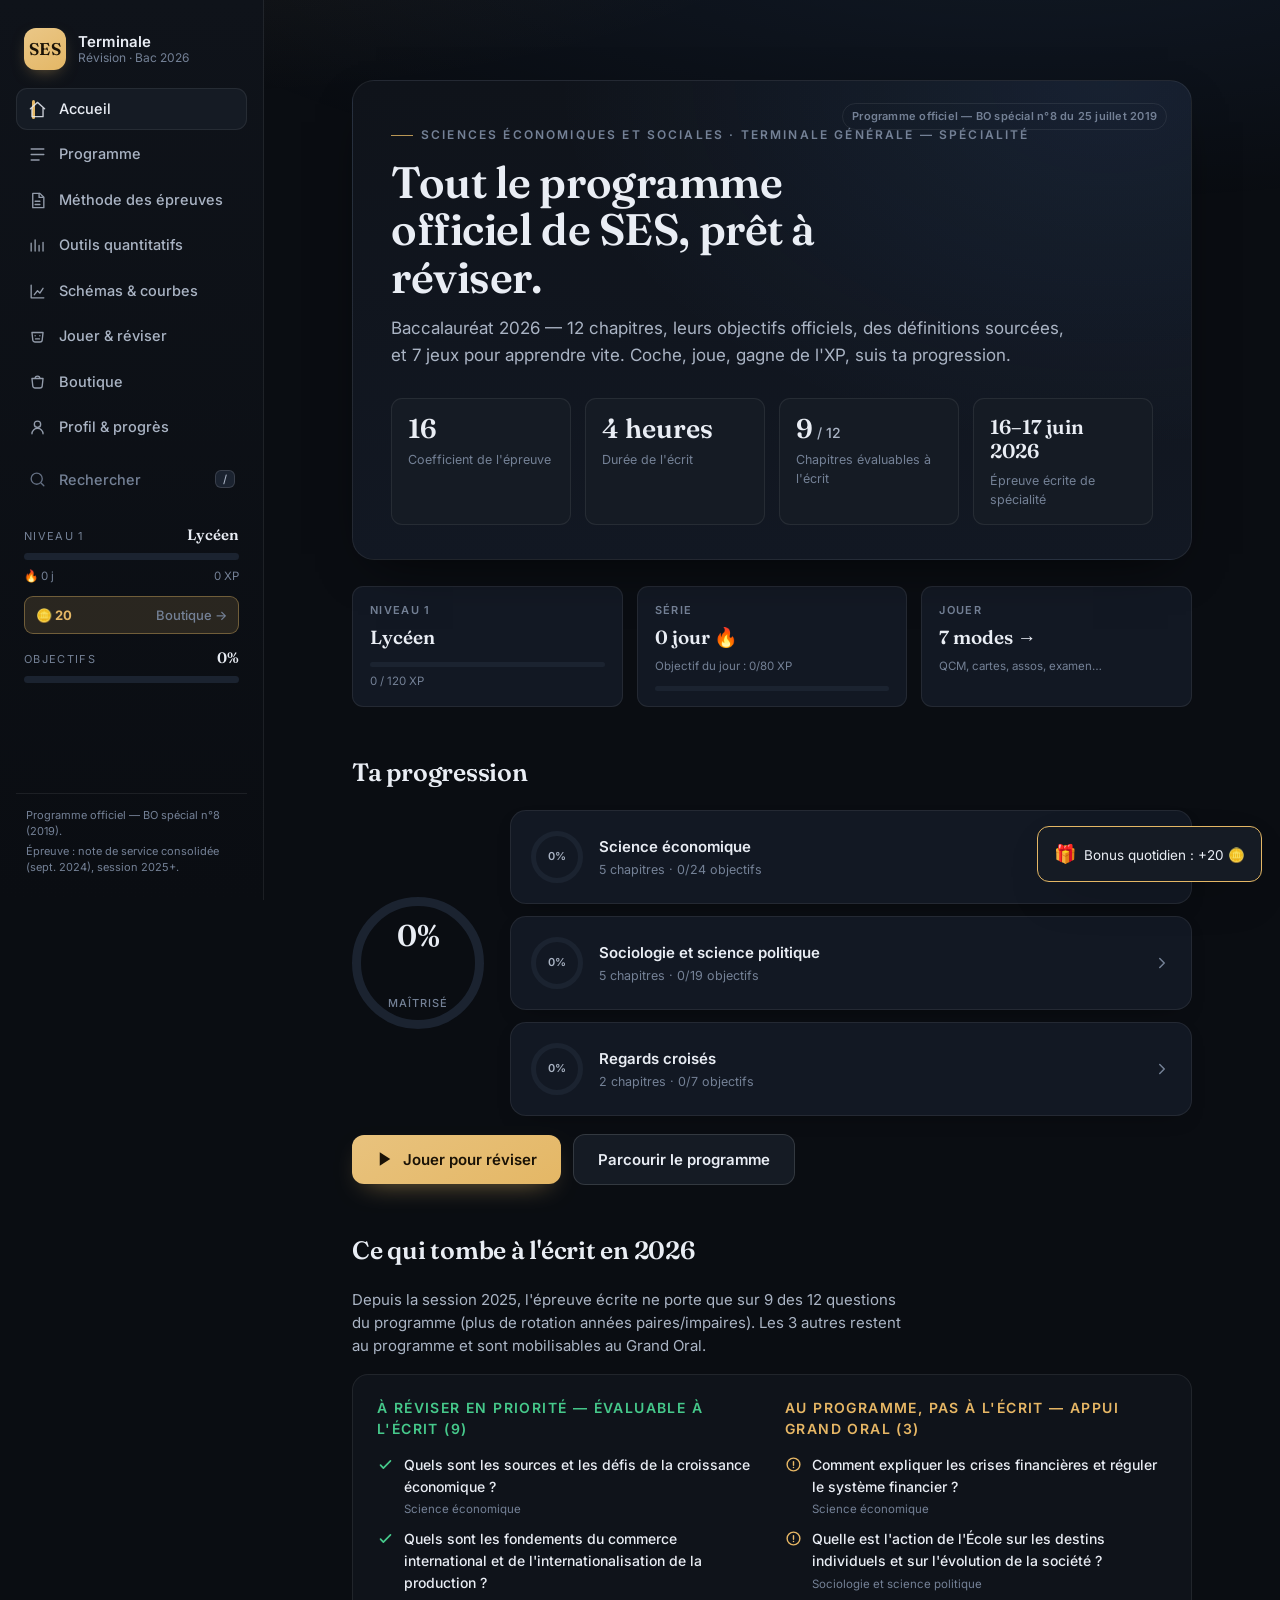
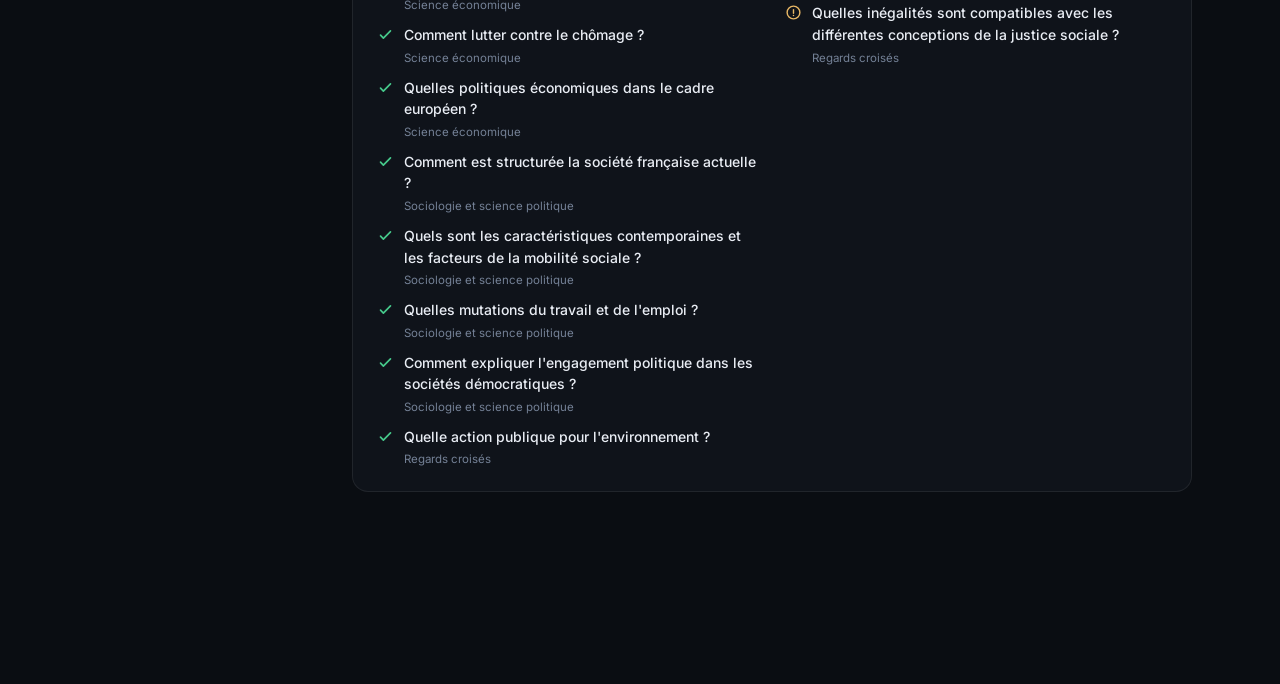
==== commit 895d0c31: "Nouvelle page Schemas & courbes (SVG annotes + explications) 6 schemas classiques de SES avec lectur" ====
--- a/index.html
+++ b/index.html
@@ -16,7 +16,7 @@
   <link rel="preconnect" href="https://fonts.googleapis.com" />
   <link rel="preconnect" href="https://fonts.gstatic.com" crossorigin />
   <link href="https://fonts.googleapis.com/css2?family=Fraunces:opsz,wght@9..144,400;9..144,500;9..144,600;9..144,700&family=Inter:wght@400;500;600;700&display=swap" rel="stylesheet" />
-  <link rel="stylesheet" href="styles.css" />
+  <link rel="stylesheet" href="styles.css?v=20260614" />
 </head>
 <body>
   <!-- Mobile top bar -->
@@ -56,6 +56,10 @@
       <a href="#/outils" data-route="/outils" data-close>
         <svg viewBox="0 0 24 24" aria-hidden="true"><path d="M4 19V9m5 10V5m5 14v-7m5 7V8" fill="none" stroke="currentColor" stroke-width="1.7" stroke-linecap="round"/></svg>
         Outils quantitatifs
+      </a>
+      <a href="#/schemas" data-route="/schemas" data-close>
+        <svg viewBox="0 0 24 24" aria-hidden="true"><path d="M4 20V4m0 16h16M8 16l4-5 3 3 4-6" fill="none" stroke="currentColor" stroke-width="1.7" stroke-linecap="round" stroke-linejoin="round"/></svg>
+        Schémas &amp; courbes
       </a>
       <a href="#/jouer" data-route="/jouer" data-close>
         <svg viewBox="0 0 24 24" aria-hidden="true"><path d="M5 7h14l-1 9a3 3 0 0 1-3 3H9a3 3 0 0 1-3-3z" fill="none" stroke="currentColor" stroke-width="1.7" stroke-linejoin="round"/><path d="M9 11h.01M15 11h.01M9.5 15h5" fill="none" stroke="currentColor" stroke-width="1.7" stroke-linecap="round"/></svg>
@@ -104,13 +108,16 @@
     </div>
   </div>
 
-  <script src="data.js"></script>
-  <script src="content.js"></script>
-  <script src="resume.js"></script>
-  <script src="quiz.js"></script>
-  <script src="quiz2.js"></script>
-  <script src="quiz3.js"></script>
-  <script src="quiz4.js"></script>
-  <script src="app.js"></script>
+  <script src="data.js?v=20260614"></script>
+  <script src="content.js?v=20260614"></script>
+  <script src="resume.js?v=20260614"></script>
+  <script src="quiz.js?v=20260614"></script>
+  <script src="quiz2.js?v=20260614"></script>
+  <script src="quiz3.js?v=20260614"></script>
+  <script src="quiz4.js?v=20260614"></script>
+  <script src="quiz5.js?v=20260614"></script>
+  <script src="quiz6.js?v=20260615"></script>
+  <script src="schemas.js?v=20260615"></script>
+  <script src="app.js?v=20260615"></script>
 </body>
 </html>
--- a/styles.css
+++ b/styles.css
@@ -705,3 +705,62 @@
 .resume-list li { position: relative; padding-left: 18px; font-size: 14.5px; line-height: 1.55; color: var(--text); }
 .resume-list li::before { content: ""; position: absolute; left: 0; top: 9px; width: 7px; height: 7px; border-radius: 50%; background: var(--accent, var(--gold)); }
 
+
+/* ---- Cours structuré (leçon I / A / points + à retenir) ---- */
+.coeur-text { font-size: 16px; line-height: 1.7; color: var(--text); margin: 0; }
+.lecon { display: flex; flex-direction: column; gap: 20px; }
+.lec-h1 { font-family: var(--serif); font-size: 18px; font-weight: 600; color: var(--text); margin: 0 0 12px; padding-bottom: 8px; border-bottom: 2px solid color-mix(in srgb, var(--accent, var(--gold)) 35%, transparent); }
+.lec-sub { margin: 0 0 13px; }
+.lec-sub:last-child { margin-bottom: 0; }
+.lec-h2 { font-size: 14.5px; font-weight: 700; color: var(--accent, var(--gold)); margin: 0 0 7px; }
+.lec-points { margin: 0; padding-left: 19px; display: flex; flex-direction: column; gap: 7px; }
+.lec-points li { font-size: 14.5px; line-height: 1.6; color: var(--text-2); }
+.lec-points li::marker { color: var(--accent, var(--gold)); }
+.lec-retenir { margin-top: 4px; background: var(--accent-soft, var(--gold-soft)); border: 1px solid color-mix(in srgb, var(--accent, var(--gold)) 32%, transparent); border-radius: 14px; padding: 14px 18px; }
+.lec-retenir-h { font-weight: 700; font-size: 12px; letter-spacing: .04em; color: var(--accent, var(--gold)); margin-bottom: 9px; text-transform: uppercase; }
+.lec-retenir ul { margin: 0; padding-left: 18px; display: flex; flex-direction: column; gap: 6px; }
+.lec-retenir li { font-size: 13.5px; line-height: 1.55; color: var(--text); }
+
+
+/* ---- Cours rédigé : paragraphes développés ---- */
+.lec-p { font-size: 14.5px; line-height: 1.72; color: var(--text-2); margin: 0 0 11px; }
+.lec-p:last-child { margin-bottom: 0; }
+.lec-trans { font-style: italic; color: var(--text-3); font-size: 13.5px; margin: 12px 0 0; padding-top: 10px; border-top: 1px dashed var(--line); }
+.lec-sub { margin-bottom: 16px; }
+.lec-part { margin-bottom: 6px; }
+
+
+/* ---- Confort de lecture du cours complet ---- */
+.lecon-wrap { max-width: 760px; }
+.lecon-wrap .lec-p { font-size: 15px; line-height: 1.75; }
+
+
+/* ---- Surligneur (stabilo) ---- */
+.stabilo-bar { display: flex; align-items: center; gap: 12px; flex-wrap: wrap; margin-bottom: 20px; padding-bottom: 14px; border-bottom: 1px solid var(--line); }
+.stabilo-bar .btn { display: inline-flex; align-items: center; gap: 7px; padding: 8px 14px; font-size: 14px; }
+.stabilo-hint { font-size: 12.5px; }
+.hl-on { background: #ffe14d; color: #1a1206; border-radius: 3px; padding: 0 2px; box-decoration-break: clone; -webkit-box-decoration-break: clone; }
+.stabilo .hl-s { cursor: pointer; border-radius: 3px; transition: background .12s; }
+.stabilo .hl-s:hover { background: rgba(255,225,77,.28); }
+.stabilo .hl-s.hl-on:hover { background: #ffd000; }
+
+
+/* ---- Surligneur : sélection libre ---- */
+mark.hl-on { background: #ffe14d; color: #1a1206; border-radius: 3px; padding: 0 1px; box-decoration-break: clone; -webkit-box-decoration-break: clone; }
+.lecon-wrap.stabilo { cursor: text; }
+.lecon-wrap.stabilo mark.hl-on { cursor: pointer; }
+
+/* ---- Page Schémas ---- */
+.schema-grid { display: grid; gap: 20px; margin-top: 22px; }
+@media (min-width: 1100px){ .schema-grid { grid-template-columns: 1fr 1fr; } }
+.schema-card { display: flex; flex-direction: column; }
+.schema-chap { font-size: 12px; text-transform: uppercase; letter-spacing: .05em; color: var(--text-3); margin: 0 0 3px; font-weight: 600; }
+.schema-svg { background: var(--bg-2); border: 1px solid var(--line); border-radius: var(--radius-s); padding: 12px; margin: 14px 0 4px; }
+.schema-svg svg { display: block; width: 100%; height: auto; font-family: var(--sans); }
+.schema-formule { margin: 10px 0 2px; padding: 9px 12px; background: var(--accent-soft); border-radius: var(--radius-s); font-size: 13.5px; font-weight: 600; color: var(--text); text-align: center; }
+.schema-cols { display: grid; gap: 16px; margin-top: 14px; }
+@media (min-width: 620px){ .schema-cols { grid-template-columns: 1fr 1fr; } }
+.schema-block h4 { margin: 0 0 7px; font-size: 13px; text-transform: uppercase; letter-spacing: .04em; color: var(--accent); }
+.schema-ul { margin: 0; padding-left: 18px; }
+.schema-ul li { font-size: 13.7px; line-height: 1.5; color: var(--text-2); margin-bottom: 7px; }
+
